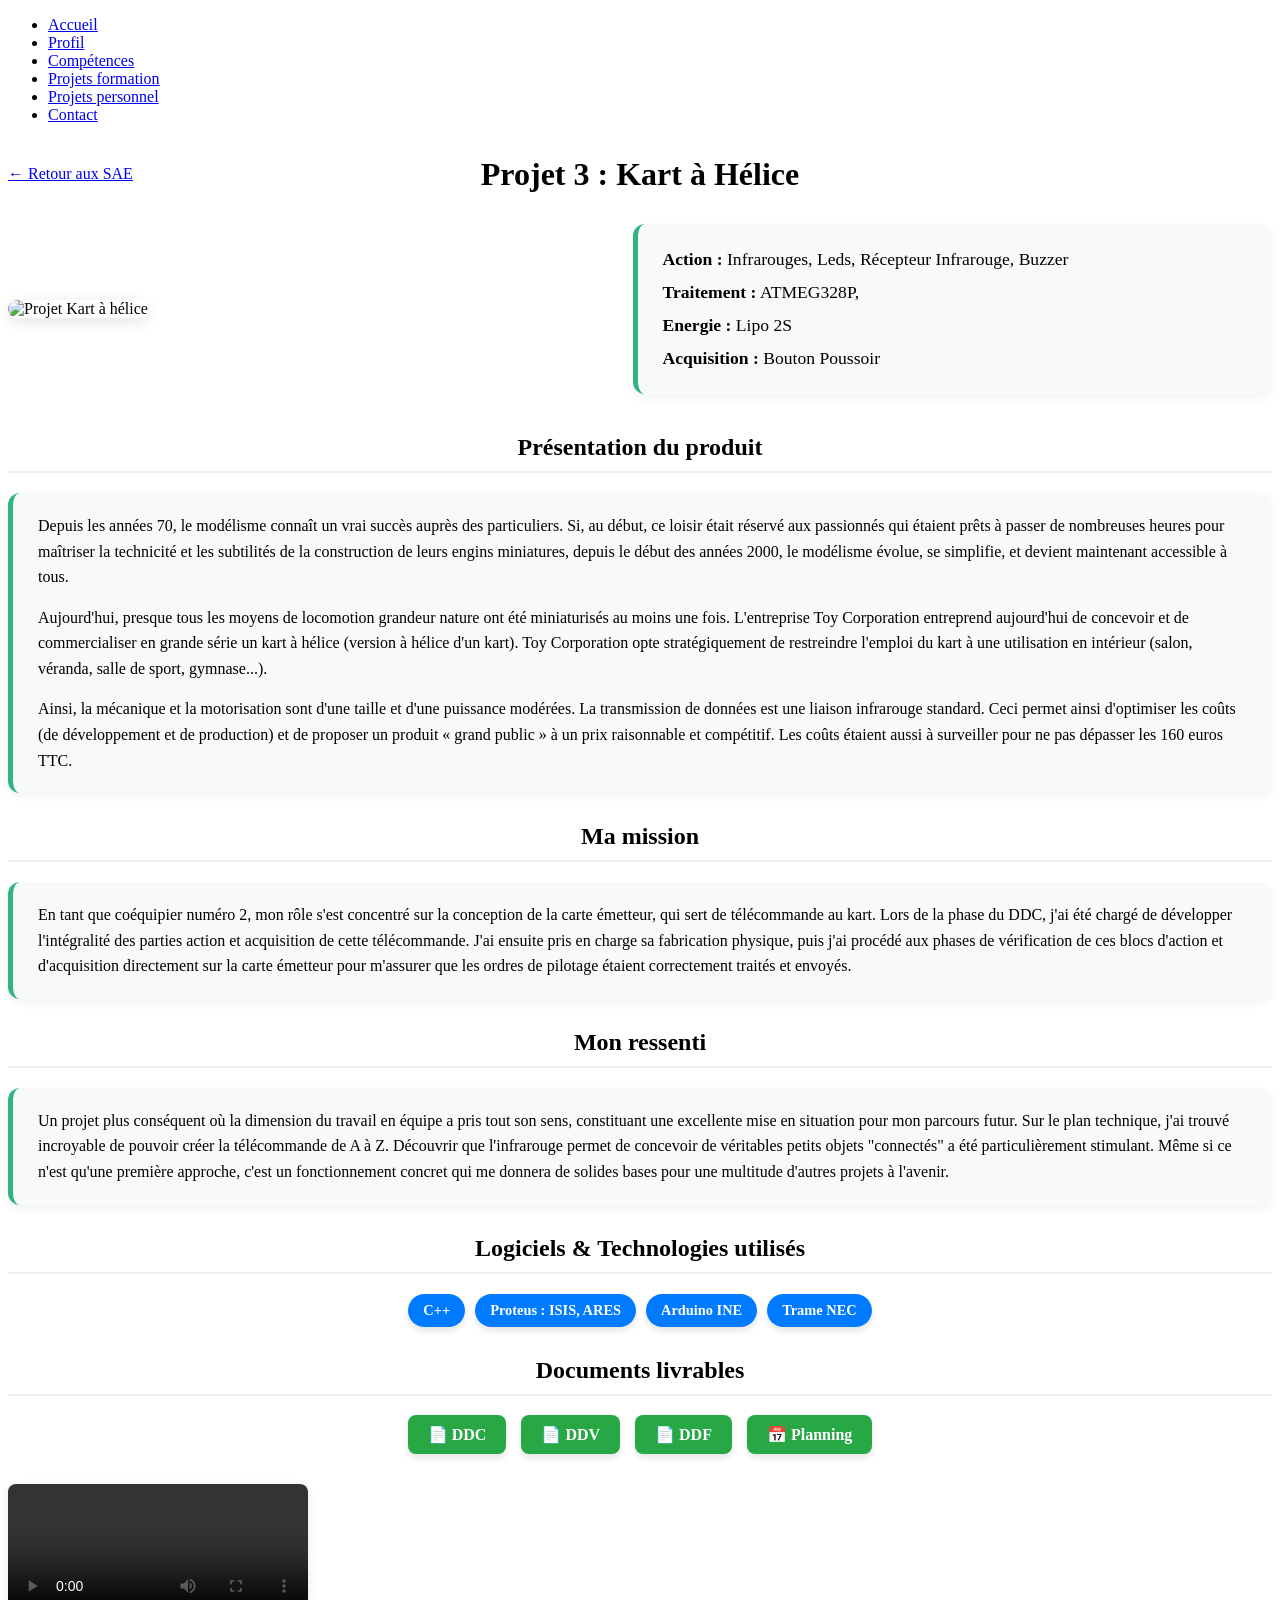
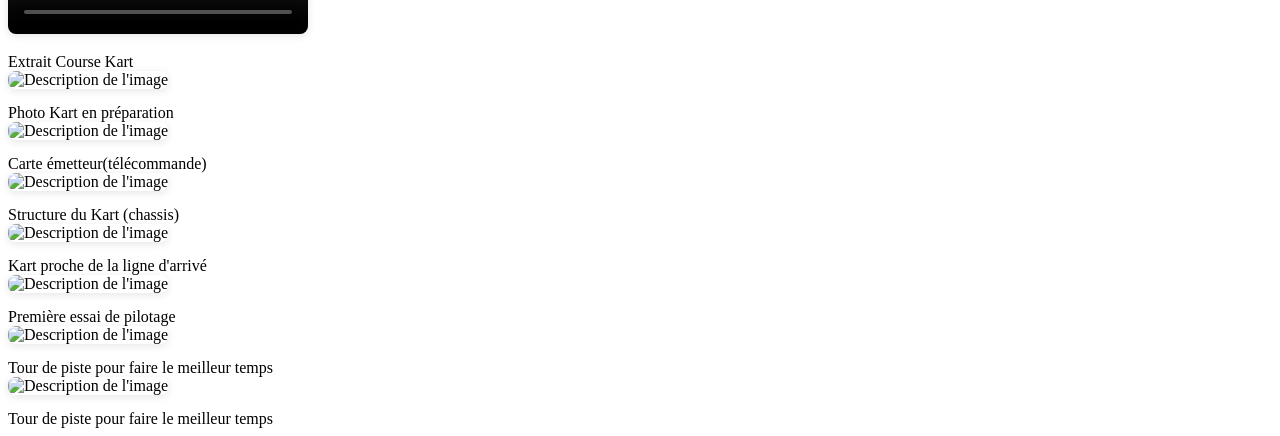
==== projet-kart.html @ 76d34338 "Add files via upload" ====
<!DOCTYPE html>
<html lang="fr">
<head>
    <meta charset="UTF-8">
    <meta name="viewport" content="width=device-width, initial-scale=1.0">
    <title>Projet 3 : Kart à Hélice</title>
    <link rel="stylesheet" href="style.css">
    
    <style>
        /* --- ANIMATIONS --- */
        @keyframes fadeInUp {
            from {
                opacity: 0;
                transform: translateY(30px);
            }
            to {
                opacity: 1;
                transform: translateY(0);
            }
        }

        .anime-section {
            opacity: 0;
            animation: fadeInUp 0.8s ease-out forwards;
        }
        .delay-1 { animation-delay: 0.2s; }
        .delay-2 { animation-delay: 0.4s; }
        .delay-3 { animation-delay: 0.6s; }
        .delay-4 { animation-delay: 0.8s; }

        /* --- EN-TÊTE : Bouton à gauche et Titre centré au milieu --- */
        .header-projet {
            position: relative;
            display: flex;
            justify-content: center;
            align-items: center;
            margin-top: 30px;
            margin-bottom: 30px;
            min-height: 40px;
        }

        .header-projet .bouton-retour {
            position: absolute;
            left: 0;
        }

        .header-projet h1 {
            margin: 0;
            text-align: center;
        }

        .section-detail h2 {
            text-align: center;
            margin-top: 30px;
            padding-bottom: 10px;
            border-bottom: 2px solid #eee;
        }

        /* --- BLOC INTRO (Image à gauche, Infos à droite) --- */
        .intro-projet {
            display: flex;
            align-items: center;
            gap: 40px;
            margin-bottom: 40px;
        }

        .intro-image {
            flex: 1;
        }

        .intro-image .image-projet-large {
            margin-bottom: 0;
        }

        .projet-info-cles {
            flex: 1;
            background-color: #f8f9fa;
            padding: 25px;
            border-radius: 12px;
            box-shadow: 0 4px 10px rgba(0, 0, 0, 0.05);
            border-left: 5px solid #30b57e;
        }

        .projet-info-cles ul {
            list-style-type: none;
            padding: 0;
            margin: 0;
            text-align: left !important;
        }

        .projet-info-cles li {
            margin-bottom: 12px;
            font-size: 1.1em;
        }

        .projet-info-cles li:last-child {
            margin-bottom: 0;
        }

        /* --- DESIGN DES BLOCS DE TEXTE --- */
        .bloc-texte {
            background-color: #f8f9fa;
            padding: 20px 25px;
            border-radius: 12px;
            box-shadow: 0 4px 10px rgba(0, 0, 0, 0.05);
            border-left: 5px solid #30b57e;
            margin-bottom: 20px;
            line-height: 1.6;
            text-align: left;
        }

        .bloc-texte p {
            margin-top: 0;
            margin-bottom: 15px;
        }
        
        .bloc-texte p:last-child {
            margin-bottom: 0;
        }

        /* --- TAGS (LOGICIELS) --- */
        .tags-container {
            display: flex;
            flex-wrap: wrap;
            gap: 10px;
            margin-bottom: 20px;
            justify-content: center;
        }
        
        .tag {
            background-color: #007BFF;
            color: white;
            padding: 8px 15px;
            border-radius: 20px;
            font-size: 0.9em;
            font-weight: bold;
            transition: transform 0.3s ease, background-color 0.3s ease;
            box-shadow: 0 4px 6px rgba(0,0,0,0.1);
        }
        
        .tag:hover {
            transform: scale(1.1);
            background-color: #0056b3;
        }

        /* --- DOCUMENTS (BOUTONS) --- */
        .documents-grid {
            display: flex;
            flex-wrap: wrap;
            gap: 15px;
            margin-bottom: 30px;
            justify-content: center;
        }
        
        .doc-btn {
            display: flex;
            align-items: center;
            justify-content: center;
            background-color: #28a745;
            color: white;
            text-decoration: none;
            padding: 10px 20px;
            border-radius: 8px;
            font-weight: bold;
            transition: all 0.3s ease;
            box-shadow: 0 4px 6px rgba(0,0,0,0.1);
        }
        
        .doc-btn:hover {
            background-color: #1e7e34;
            transform: translateY(-3px);
            box-shadow: 0 6px 12px rgba(0,0,0,0.15);
        }

        /* --- IMAGES ET MEDIAS --- */
        .image-projet-large {
            max-width: 100%;
            height: auto;
            border-radius: 10px;
            box-shadow: 0 4px 15px rgba(0,0,0,0.1);
            margin-bottom: 20px;
        }
        
        .galerie-media img, .galerie-media video {
            max-width: 100%;
            border-radius: 8px;
            margin-bottom: 15px;
            box-shadow: 0 2px 8px rgba(0,0,0,0.1);
        }

        /* --- RESPONSIVE : Pour les écrans de smartphones --- */
        @media (max-width: 768px) {
            .header-projet {
                flex-direction: column;
                position: static;
                gap: 15px;
            }
            .header-projet .bouton-retour {
                position: static;
            }
            .header-projet h1 {
                text-align: center;
            }
            .intro-projet {
                flex-direction: column;
                gap: 20px;
            }
        }

    </style>
</head>
<body>

    <nav class="navbar">
        <ul>
            <li><a href="index.html" >Accueil</a></li>
            <li><a href="profil.html">Profil</a></li>
            <li><a href="competences.html">Compétences</a></li>
            <li><a href="sae.html"class="actif">Projets formation</a></li>
            <li><a href="projets-perso.html">Projets personnel</a></li>
            <li><a href="contact.html">Contact</a></li>
        </ul>
    </nav>

    <main class="conteneur-detail">
        
        <div class="header-projet anime-section">
            <a href="sae.html" class="bouton-retour">← Retour aux SAE</a>
            <h1>Projet 3 : Kart à Hélice</h1>
        </div>
        
        <section class="section-detail">
            
            <div class="intro-projet anime-section delay-1">
                <div class="intro-image">
                    <img src="kart.png" alt="Projet Kart à hélice" class="image-projet-large">
                </div>
                
                <div class="projet-info-cles">
                    <ul>
                        <li><strong>Action :</strong> Infrarouges, Leds, Récepteur Infrarouge, Buzzer</li>
                        <li><strong>Traitement :</strong> ATMEG328P, </li>
                        <li><strong>Energie :</strong> Lipo 2S</li>
                        <li><strong>Acquisition :</strong> Bouton Poussoir</li>
                    </ul>
                </div>
            </div>

            <div class="anime-section delay-2">
                <h2>Présentation du produit</h2>
                <div class="bloc-texte">
                    <p>Depuis les années 70, le modélisme connaît un vrai succès auprès des particuliers. Si, au début, ce loisir était réservé aux passionnés qui étaient prêts à passer de nombreuses heures pour maîtriser la technicité et les subtilités de la construction de leurs engins miniatures, depuis le début des années 2000, le modélisme évolue, se simplifie, et devient maintenant accessible à tous.</p>
                    <p>Aujourd'hui, presque tous les moyens de locomotion grandeur nature ont été miniaturisés au moins une fois. L'entreprise Toy Corporation entreprend aujourd'hui de concevoir et de commercialiser en grande série un kart à hélice (version à hélice d'un kart). Toy Corporation opte stratégiquement de restreindre l'emploi du kart à une utilisation en intérieur (salon, véranda, salle de sport, gymnase...).</p>
                    <p>Ainsi, la mécanique et la motorisation sont d'une taille et d'une puissance modérées. La transmission de données est une liaison infrarouge standard. Ceci permet ainsi d'optimiser les coûts (de développement et de production) et de proposer un produit « grand public » à un prix raisonnable et compétitif. Les coûts étaient aussi à surveiller pour ne pas dépasser les 160 euros TTC.</p>
                </div>
            </div>

            <div class="anime-section delay-2">
                <h2>Ma mission</h2>
                <div class="bloc-texte">
                    <p>En tant que coéquipier numéro 2, mon rôle s'est concentré sur la conception de la carte émetteur, qui sert de télécommande au kart. Lors de la phase du DDC, j'ai été chargé de développer l'intégralité des parties action et acquisition de cette télécommande. J'ai ensuite pris en charge sa fabrication physique, puis j'ai procédé aux phases de vérification de ces blocs d'action et d'acquisition directement sur la carte émetteur pour m'assurer que les ordres de pilotage étaient correctement traités et envoyés.</p>
                </div>
            </div>

            <div class="anime-section delay-4">
                <h2>Mon ressenti</h2>
                <div class="bloc-texte">
                    <p>Un projet plus conséquent où la dimension du travail en équipe a pris tout son sens, constituant une excellente mise en situation pour mon parcours futur. Sur le plan technique, j'ai trouvé incroyable de pouvoir créer la télécommande de A à Z. Découvrir que l'infrarouge permet de concevoir de véritables petits objets "connectés" a été particulièrement stimulant. Même si ce n'est qu'une première approche, c'est un fonctionnement concret qui me donnera de solides bases pour une multitude d'autres projets à l'avenir.</p>
                </div>
            </div>

            <div class="anime-section delay-3">
                <h2>Logiciels & Technologies utilisés</h2>
                <div class="tags-container">
                    <span class="tag">C++</span>
                    <span class="tag">Proteus : ISIS, ARES</span>
                    <span class="tag">Arduino INE</span>
                    <span class="tag">Trame NEC</span>
                </div>
            </div>

            <div class="anime-section delay-3">
                <h2>Documents livrables</h2>
                <div class="documents-grid">
                    <a href="DDC_Kart.docx" target="_blank" class="doc-btn">📄 DDC</a>
                    <a href="DDV_Kart.docx" target="_blank" class="doc-btn">📄 DDV</a>
                    <a href="DDF_Kart.docx" target="_blank" class="doc-btn">📄 DDF</a>
                    <a href="planningkart.xlsx" target="_blank" class="doc-btn">📅 Planning</a>
                </div>
            </div>

            <div class="galerie-media">

                <div class="conteneur-image">
                    <video controls>
                        <source src="vidéo.mp4" type="video/mp4">
                        Votre navigateur ne supporte pas la lecture de vidéos.
                    </video>
                    <div class="description-image">Extrait Course Kart</div>
                </div>

                <div class="conteneur-image">
                    <img src="IMG_6551.jpeg" alt="Description de l'image">
                    <div class="description-image">Photo Kart en préparation</div>
                </div>

                <div class="conteneur-image">
                    <img src="IMG_6556.jpeg" alt="Description de l'image">
                    <div class="description-image">Carte émetteur(télécommande)</div>
                </div>

                <div class="conteneur-image">
                    <img src="IMG_6557.jpeg" alt="Description de l'image">
                    <div class="description-image">Structure du Kart (chassis)</div>
                </div>

                <div class="conteneur-image">
                    <img src="IMG_6558.jpeg" alt="Description de l'image">
                    <div class="description-image">Kart proche de la ligne d'arrivé</div>
                </div>

                <div class="conteneur-image">
                    <img src="IMG_6559.jpeg" alt="Description de l'image">
                    <div class="description-image">Première essai de pilotage</div>
                </div>

                <div class="conteneur-image">
                    <img src="IMG_6560.jpeg" alt="Description de l'image">
                    <div class="description-image">Tour de piste pour faire le meilleur temps</div>
                </div>

                <div class="conteneur-image">
                    <img src="IMG_6561.jpeg" alt="Description de l'image">
                    <div class="description-image">Tour de piste pour faire le meilleur temps</div>
                </div>

            </div>

        </section>
    </main>

</body>
</html>
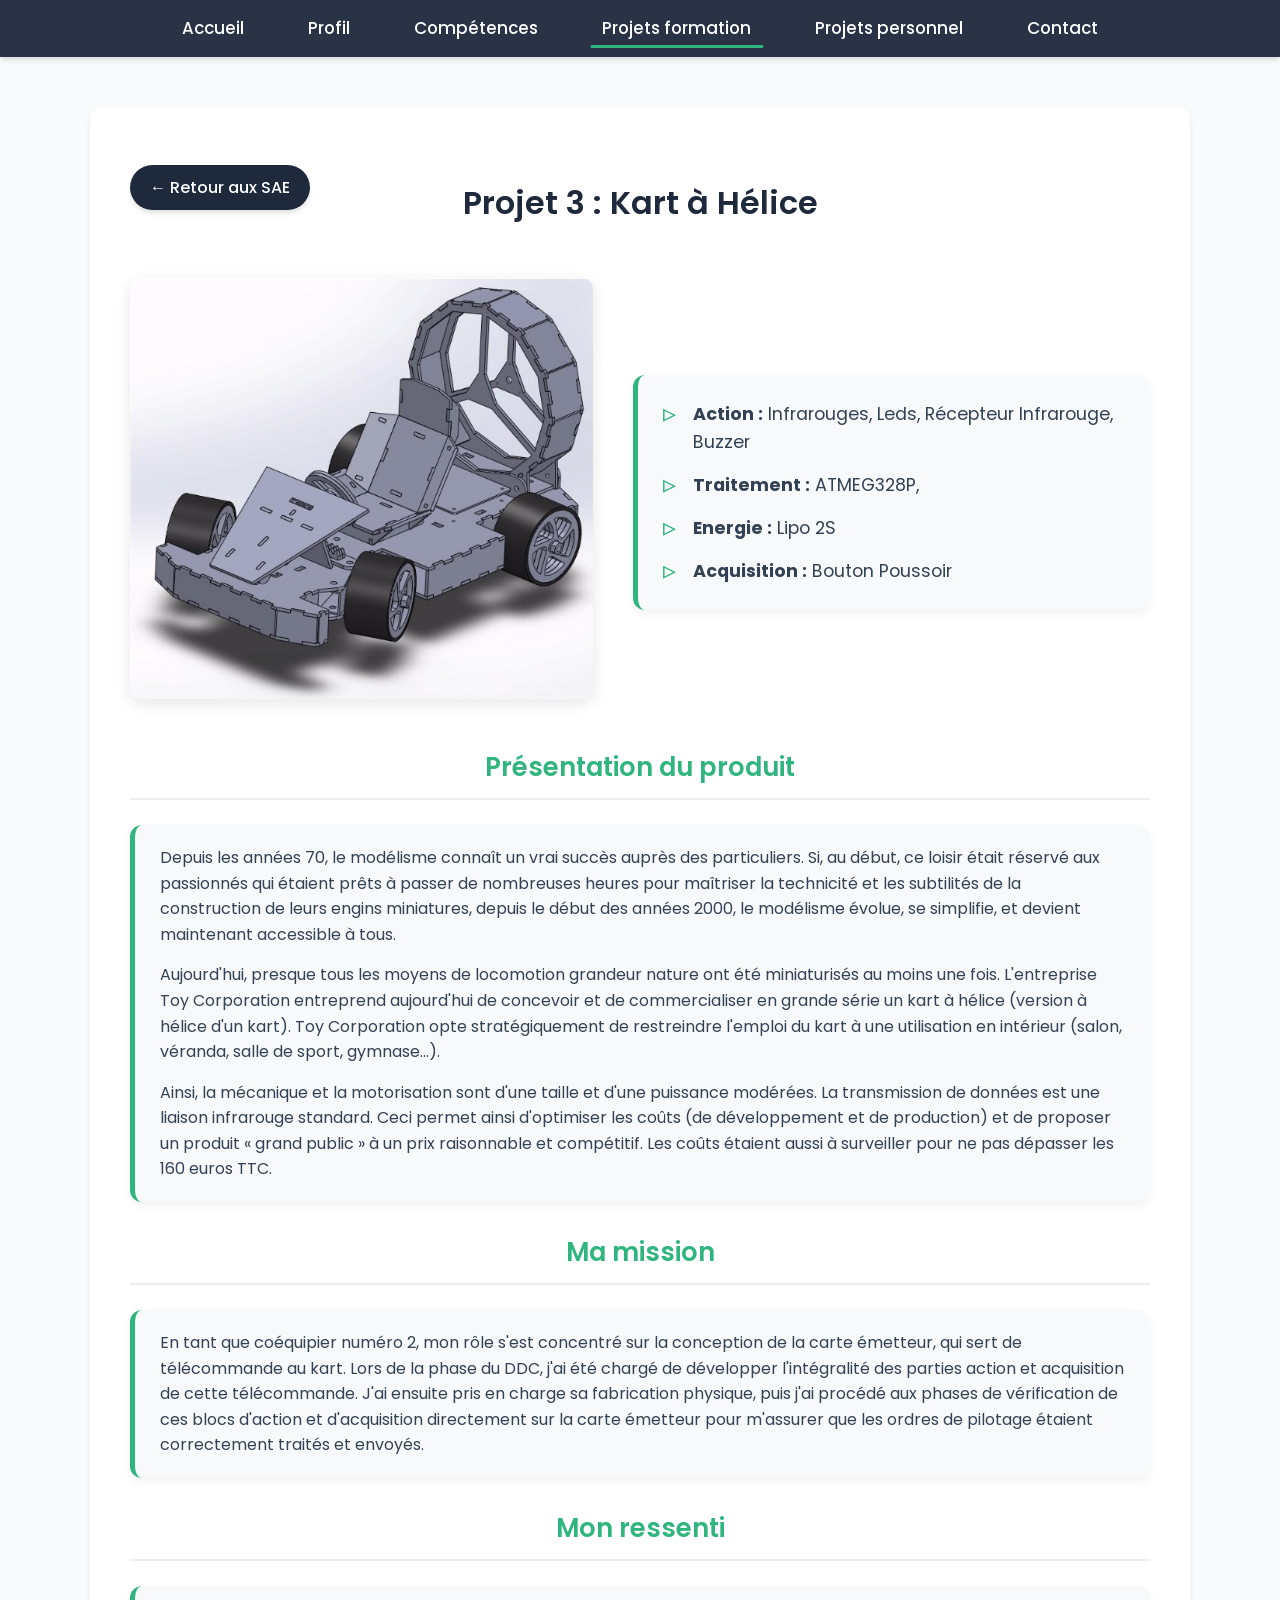
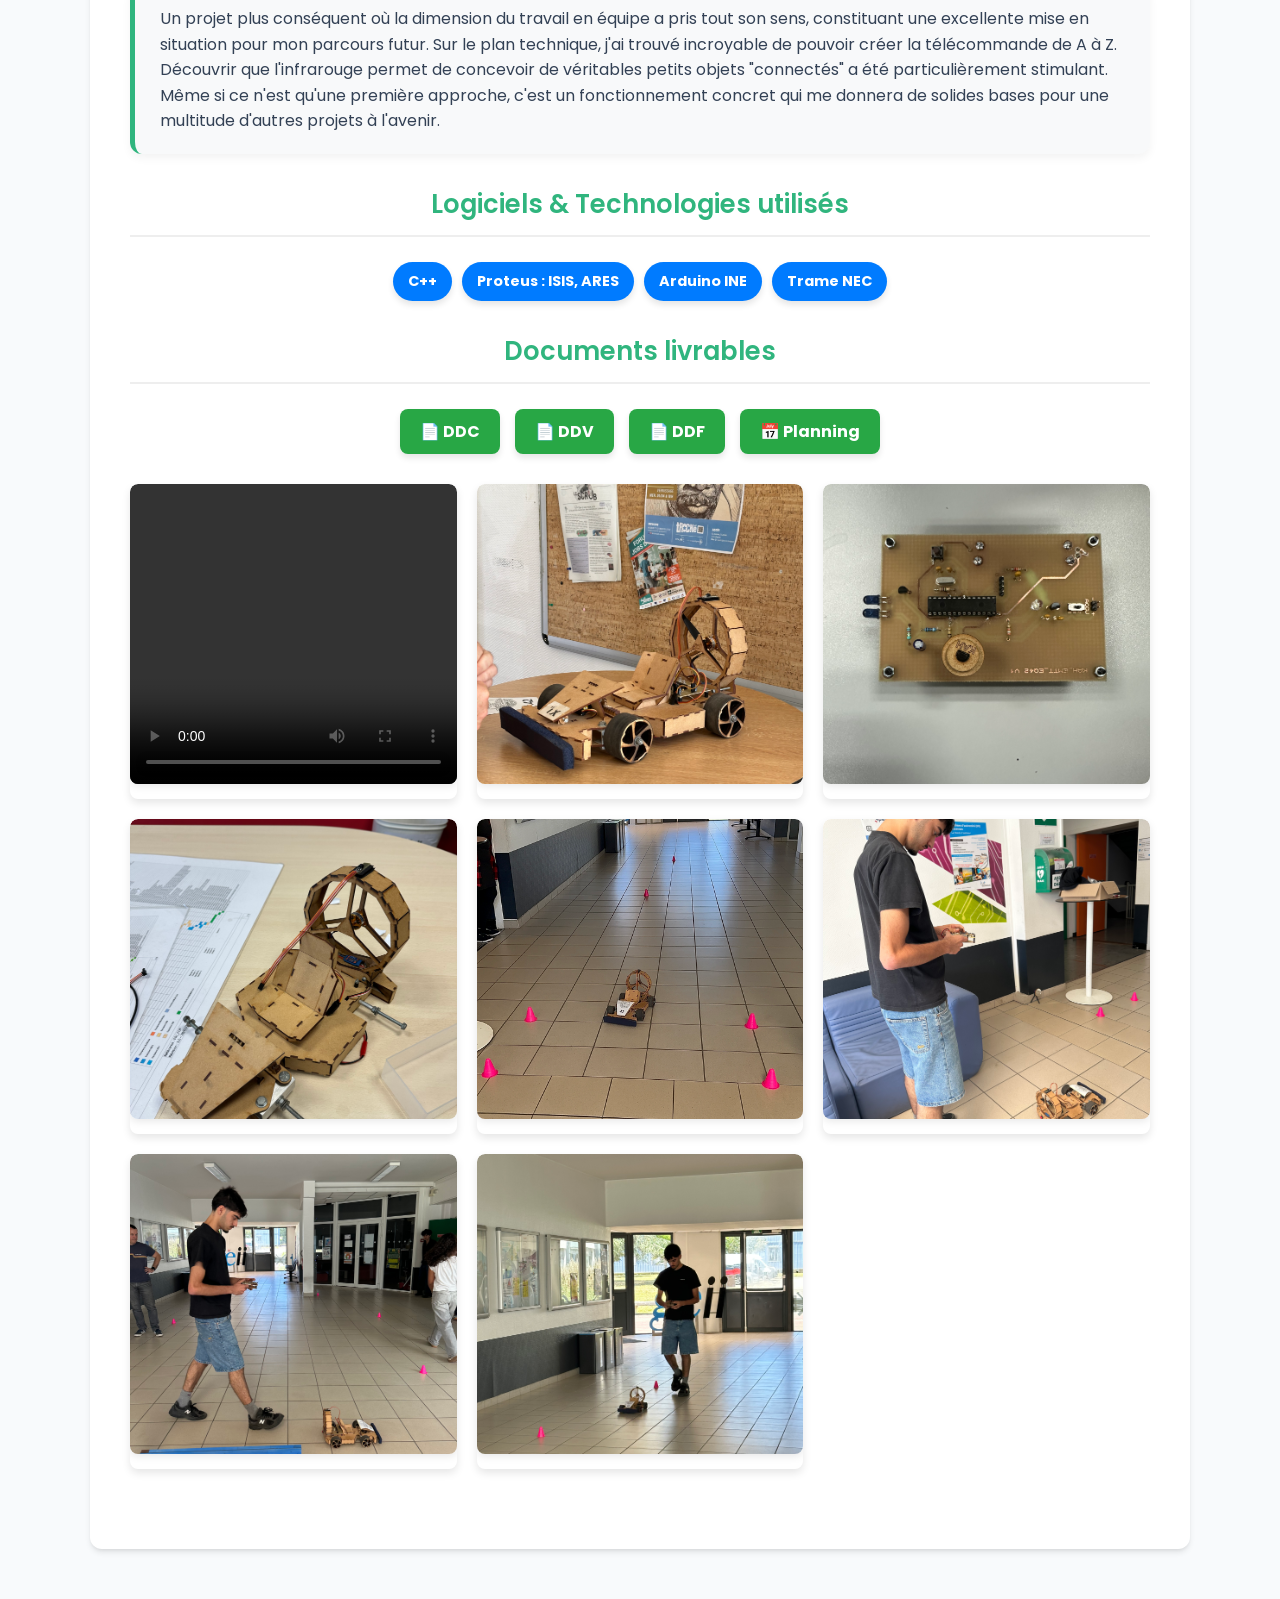
==== commit 27f41a3e: "Add files via upload" ====
--- a/projet-kart.html
+++ b/projet-kart.html
@@ -282,7 +282,7 @@
             <div class="anime-section delay-3">
                 <h2>Documents livrables</h2>
                 <div class="documents-grid">
-                    <a href="DDC_Kart.docx" target="_blank" class="doc-btn">📄 DDC</a>
+                    <a href="https://docs.google.com/document/d/1RHEOmkmFvlTCfgW4ug--Xu9LThV1eQy7LKolhG9B3o4/edit?usp=sharing" target="_blank" class="doc-btn">📄 DDC</a>
                     <a href="DDV_Kart.docx" target="_blank" class="doc-btn">📄 DDV</a>
                     <a href="DDF_Kart.docx" target="_blank" class="doc-btn">📄 DDF</a>
                     <a href="planningkart.xlsx" target="_blank" class="doc-btn">📅 Planning</a>
--- a/style.css
+++ b/style.css
@@ -0,0 +1,963 @@
+/* =========================================
+   VARIABLES & IMPORTATIONS
+   ========================================= */
+@import url('https://fonts.googleapis.com/css2?family=Poppins:wght=300;400;500;600;700&display=swap');
+
+:root {
+    --couleur-primaire: #30b57e; /* Modifié : Vert dynamique #30b57e */
+    --couleur-secondaire: #1e293b; /* Bleu nuit/Gris foncé */
+    --couleur-fond: #f8fafc; /* Gris très clair */
+    --couleur-texte: #334155;
+    --couleur-texte-clair: #64748b;
+    --blanc: #ffffff;
+    --ombre-legere: 0 4px 6px -1px rgba(0, 0, 0, 0.1), 0 2px 4px -1px rgba(0, 0, 0, 0.06);
+    --ombre-forte: 0 20px 25px -5px rgba(0, 0, 0, 0.1), 0 10px 10px -5px rgba(0, 0, 0, 0.04);
+    --transition-douce: all 0.3s cubic-bezier(0.4, 0, 0.2, 1);
+}
+
+/* =========================================
+   STYLES DE BASE ET ANIMATIONS
+   ========================================= */
+* {
+    box-sizing: border-box;
+    margin: 0;
+    padding: 0;
+}
+
+body {
+    font-family: 'Poppins', sans-serif;
+    background-color: var(--couleur-fond);
+    color: var(--couleur-texte);
+    line-height: 1.6;
+    /* Animation d'apparition au chargement de la page */
+    animation: apparitionDouce 0.8s ease-out forwards;
+}
+
+@keyframes apparitionDouce {
+    from { opacity: 0; transform: translateY(15px); }
+    to { opacity: 1; transform: translateY(0); }
+}
+
+h1, h2, h3 {
+    color: var(--couleur-secondaire);
+    font-weight: 600;
+}
+
+/* =========================================
+   BARRE DE NAVIGATION (FIXE & MODERNE)
+   ========================================= */
+.navbar {
+    background-color: rgba(30, 41, 59, 0.95);
+    backdrop-filter: blur(10px); /* Effet de verre dépoli */
+    position: sticky;
+    top: 0;
+    z-index: 1000;
+    padding: 15px 0;
+    box-shadow: var(--ombre-legere);
+}
+
+.navbar ul {
+    list-style: none;
+    display: flex;
+    justify-content: center;
+    gap: 40px;
+    flex-wrap: wrap;
+}
+
+.navbar a {
+    color: var(--blanc);
+    text-decoration: none;
+    font-weight: 500;
+    font-size: 1.05em;
+    padding: 8px 12px;
+    position: relative;
+    transition: var(--transition-douce);
+}
+
+/* Soulignement animé au survol */
+.navbar a::after {
+    content: '';
+    position: absolute;
+    width: 0;
+    height: 3px;
+    bottom: 0;
+    left: 50%;
+    background-color: var(--couleur-primaire);
+    transition: var(--transition-douce);
+    transform: translateX(-50%);
+    border-radius: 2px;
+}
+
+.navbar a:hover::after, .navbar a.actif::after {
+    width: 100%;
+}
+
+.navbar a:hover {
+    color: #a3ebd0; /* Modifié : Vert très clair au lieu de bleu clair */
+}
+
+/* =========================================
+   CONTENEURS PRINCIPAUX (PAGES)
+   ========================================= */
+.conteneur, .conteneur-detail {
+    max-width: 1100px;
+    margin: 50px auto;
+    padding: 40px;
+    background-color: var(--blanc);
+    border-radius: 12px;
+    box-shadow: var(--ombre-legere);
+}
+
+.text-center {
+    text-align: center;
+}
+
+.introduction {
+    font-size: 1.15em;
+    color: var(--couleur-texte-clair);
+    border-left: 4px solid var(--couleur-primaire);
+    padding-left: 20px;
+    margin: 20px 0 40px 0;
+    font-style: italic;
+    background-color: #f1f5f9;
+    padding: 15px 20px;
+    border-radius: 0 8px 8px 0;
+}
+
+/* =========================================
+   BOUTONS & LIENS DIVERS
+   ========================================= */
+.bouton-retour {
+    display: inline-block;
+    color: var(--blanc);
+    background-color: var(--couleur-secondaire);
+    padding: 10px 20px;
+    border-radius: 30px;
+    text-decoration: none;
+    font-weight: 500;
+    margin-bottom: 30px;
+    transition: var(--transition-douce);
+    box-shadow: var(--ombre-legere);
+}
+
+.bouton-retour:hover {
+    background-color: var(--couleur-primaire);
+    transform: translateX(-5px);
+}
+
+/* =========================================
+   GRILLE DES COMPÉTENCES & CARTES INTERACTIVES
+   ========================================= */
+.grille-competences {
+    display: grid;
+    grid-template-columns: repeat(auto-fit, minmax(320px, 1fr));
+    gap: 30px;
+    margin-top: 40px;
+}
+
+.carte {
+    background: linear-gradient(135deg, var(--blanc) 0%, #f8fafc 100%);
+    border: 1px solid #e2e8f0;
+    border-radius: 12px;
+    padding: 50px 20px;
+    text-align: center;
+    text-decoration: none;
+    position: relative;
+    overflow: hidden;
+    min-height: 200px;
+    display: flex;
+    align-items: center;
+    justify-content: center;
+    transition: var(--transition-douce);
+    box-shadow: var(--ombre-legere);
+}
+
+.carte h2 {
+    font-size: 1.8em;
+    margin: 0;
+    color: var(--couleur-secondaire);
+    transition: var(--transition-douce);
+    z-index: 2;
+}
+
+.carte:hover {
+    transform: translateY(-10px);
+    box-shadow: var(--ombre-forte);
+    border-color: var(--couleur-primaire);
+}
+
+.carte:hover h2 {
+    opacity: 0;
+    transform: translateY(-20px);
+}
+
+/* Infobulle élégante au survol */
+.infobulle {
+    position: absolute;
+    top: 0;
+    left: 0;
+    width: 100%;
+    height: 100%;
+    background: linear-gradient(135deg, var(--couleur-secondaire) 0%, #0f172a 100%);
+    color: var(--blanc);
+    display: flex;
+    flex-direction: column;
+    justify-content: center;
+    padding: 30px;
+    opacity: 0;
+    transform: translateY(20px);
+    transition: var(--transition-douce);
+    text-align: left;
+    font-size: 0.95em;
+    z-index: 3;
+}
+
+.carte:hover .infobulle {
+    opacity: 1;
+    transform: translateY(0);
+}
+
+.infobulle p {
+    margin-bottom: 10px;
+    line-height: 1.5;
+}
+
+.infobulle strong {
+    color: #a3ebd0; /* Modifié : Vert clair pour faire ressortir les mots-clés */
+}
+
+/* =========================================
+   PAGES DE DÉTAILS (SAE, Automatisme, etc.)
+   ========================================= */
+.section-detail {
+    margin-top: 50px;
+}
+
+.section-detail h2 {
+    font-size: 1.6em;
+    color: var(--couleur-primaire);
+    border-bottom: 2px solid #e2e8f0;
+    padding-bottom: 10px;
+    margin-bottom: 25px;
+}
+
+.section-detail ul {
+    list-style-type: none;
+}
+
+.section-detail ul li {
+    position: relative;
+    padding-left: 30px;
+    margin-bottom: 15px;
+}
+
+/* Puces personnalisées pour les listes */
+.section-detail ul li::before {
+    content: '▹';
+    position: absolute;
+    left: 0;
+    color: var(--couleur-primaire);
+    font-size: 1.5em;
+    line-height: 1;
+    top: 0;
+}
+
+/* =========================================
+   IMAGES ET GALERIES
+   ========================================= */
+.grille-projets, .grille-images-simples {
+    display: grid;
+    grid-template-columns: repeat(auto-fit, minmax(280px, 1fr));
+    gap: 25px;
+    margin-top: 30px;
+}
+
+.projet-bloc, .projet-focus {
+    background-color: #f8fafc;
+    border: 1px solid #e2e8f0;
+    border-radius: 12px;
+    padding: 25px;
+    transition: var(--transition-douce);
+}
+
+.projet-bloc:hover {
+    box-shadow: var(--ombre-legere);
+    transform: translateY(-5px);
+}
+
+.projet-bloc h3 {
+    margin-bottom: 15px;
+    color: var(--couleur-secondaire);
+}
+
+.image-projet, .image-galerie {
+    width: 100%;
+    height: 200px;
+    object-fit: cover; /* Recadre l'image proprement sans la déformer */
+    border-radius: 8px;
+    margin-top: 15px;
+    box-shadow: var(--ombre-legere);
+    transition: var(--transition-douce);
+}
+
+.image-projet:hover, .image-galerie:hover {
+    transform: scale(1.03); /* Zoom très léger au survol */
+    box-shadow: var(--ombre-forte);
+}
+
+/* =========================================
+   FORMULAIRE DE CONTACT
+   ========================================= */
+.formulaire-contact {
+    display: flex;
+    flex-direction: column;
+    gap: 20px;
+    max-width: 600px;
+    margin: 0 auto;
+    background: #f8fafc;
+    padding: 40px;
+    border-radius: 12px;
+    border: 1px solid #e2e8f0;
+}
+
+.formulaire-contact input, .formulaire-contact textarea {
+    width: 100%;
+    padding: 15px;
+    border: 2px solid #cbd5e1;
+    border-radius: 8px;
+    font-family: inherit;
+    font-size: 1em;
+    transition: var(--transition-douce);
+    outline: none;
+    background-color: var(--blanc);
+}
+
+.formulaire-contact input:focus, .formulaire-contact textarea:focus {
+    border-color: var(--couleur-primaire);
+    box-shadow: 0 0 0 4px rgba(48, 181, 126, 0.1); /* Modifié : Halo vert au focus */
+}
+
+.formulaire-contact button {
+    background-color: var(--couleur-primaire);
+    color: var(--blanc);
+    border: none;
+    padding: 15px;
+    font-size: 1.1em;
+    font-weight: 600;
+    border-radius: 8px;
+    cursor: pointer;
+    transition: var(--transition-douce);
+}
+
+.formulaire-contact button:hover {
+    background-color: #248c61; /* Modifié : Vert plus foncé au survol */
+    transform: translateY(-2px);
+    box-shadow: var(--ombre-legere);
+}
+
+/* =========================================
+   RESPONSIVE DESIGN (Mobiles et Tablettes)
+   ========================================= */
+@media screen and (max-width: 768px) {
+    .navbar ul {
+        flex-direction: column;
+        align-items: center;
+        gap: 15px;
+    }
+    
+    .conteneur, .conteneur-detail {
+        margin: 20px;
+        padding: 25px;
+    }
+    
+    h1 {
+        font-size: 1.8em;
+    }
+    
+    .carte {
+        min-height: 150px;
+    }
+}
+
+/* --- GALERIE MEDIA DES PROJETS --- */
+.galerie-media {
+    display: grid;
+    /* Crée des colonnes qui s'adaptent automatiquement : minimum 250px de large */
+    grid-template-columns: repeat(auto-fit, minmax(250px, 1fr));
+    gap: 20px; /* Espace entre les photos/vidéos */
+    margin-top: 20px;
+    margin-bottom: 40px;
+}
+
+.galerie-media img,
+.galerie-media video {
+    width: 100%; /* Prend toute la largeur de sa colonne */
+    height: 100%;
+    max-height: 300px; /* Limite la hauteur pour que tout soit homogène */
+    object-fit: cover; /* Recadre l'image proprement sans l'écraser */
+    border-radius: 8px; /* Bords légèrement arrondis */
+    box-shadow: 0 4px 8px rgba(0, 0, 0, 0.1); /* Petite ombre légère */
+    transition: transform 0.3s ease; /* Animation pour le survol */
+}
+
+/* Petit effet de zoom quand on passe la souris sur une vidéo */
+.galerie-media img:hover,
+.galerie-media video:hover {
+    transform: scale(1.03);
+}
+
+/* --- GALERIE MEDIA DES PROJETS (AVEC EFFET OVERLAY) --- */
+.galerie-media {
+    display: grid;
+    grid-template-columns: repeat(auto-fit, minmax(250px, 1fr));
+    gap: 20px;
+    margin-top: 20px;
+    margin-bottom: 40px;
+}
+
+/* La boîte qui contient l'image et le texte */
+.conteneur-image {
+    position: relative; /* Permet de placer le texte par-dessus l'image */
+    overflow: hidden; /* Cache tout ce qui dépasse de la boîte */
+    border-radius: 8px;
+    box-shadow: 0 4px 8px rgba(0, 0, 0, 0.1);
+}
+
+.conteneur-image img {
+    width: 100%;
+    height: 100%;
+    max-height: 300px;
+    object-fit: cover;
+    display: block;
+    transition: transform 0.4s ease; /* Animation fluide pour le zoom */
+}
+
+/* Le texte de description */
+.description-image {
+    position: absolute;
+    bottom: 0;
+    left: 0;
+    right: 0;
+    background: rgba(0, 0, 0, 0.75); /* Fond noir semi-transparent */
+    color: #ffffff; /* Texte en blanc */
+    padding: 15px;
+    text-align: center;
+    font-size: 0.9em;
+    font-weight: 500;
+    transform: translateY(100%); /* Décale le texte en bas (hors de l'image) par défaut */
+    transition: transform 0.4s ease; /* Animation fluide pour la remontée */
+}
+
+/* --- EFFETS AU SURVOL --- */
+
+/* Zoom l'image */
+.conteneur-image:hover img {
+    transform: scale(1.05); 
+}
+
+/* Fait remonter le texte */
+.conteneur-image:hover .description-image {
+    transform: translateY(0); 
+}
+
+.en-tete-projets {
+    text-align: center;
+    margin-bottom: 40px;
+}
+
+.bouton-youtube {
+    display: inline-flex;
+    align-items: center;
+    gap: 10px;
+    background-color: #ff0000;
+    color: var(--blanc);
+    padding: 12px 25px;
+    border-radius: 30px;
+    text-decoration: none;
+    font-weight: 600;
+    font-size: 1.1em;
+    margin-top: 20px;
+    transition: var(--transition-douce);
+    box-shadow: var(--ombre-legere);
+}
+
+.bouton-youtube:hover {
+    background-color: #cc0000;
+    transform: translateY(-3px);
+    box-shadow: var(--ombre-forte);
+    color: var(--blanc);
+}
+
+/* Styles pour rendre les vidéos YouTube "Responsive" (adaptables aux écrans) */
+.video-container {
+    position: relative;
+    padding-bottom: 56.25%; /* Ratio 16:9 parfait pour YouTube */
+    height: 0;
+    overflow: hidden;
+    border-radius: 8px;
+    margin-top: 20px;
+    box-shadow: var(--ombre-legere);
+    background-color: #000; /* Fond noir pendant le chargement */
+}
+
+.video-container iframe {
+    position: absolute;
+    top: 0;
+    left: 0;
+    width: 100%;
+    height: 100%;
+    border: none;
+}
+
+.en-tete-profil {
+    display: flex;
+    gap: 40px;
+    align-items: center;
+    margin-bottom: 50px;
+    flex-wrap: wrap;
+    background: linear-gradient(135deg, var(--blanc) 0%, #f1f5f9 100%);
+    padding: 30px;
+    border-radius: 12px;
+    box-shadow: var(--ombre-legere);
+    border: 1px solid #e2e8f0;
+}
+
+.photo-profil {
+    width: 180px; 
+    height: 180px; 
+    border-radius: 50%; 
+    object-fit: cover; 
+    border: 5px solid var(--blanc); 
+    box-shadow: var(--ombre-forte);
+}
+
+.texte-profil h2 {
+    font-size: 2.2em;
+    margin-bottom: 5px;
+    color: var(--couleur-secondaire);
+}
+
+.etiquette-statut {
+    display: inline-block;
+    background-color: var(--couleur-primaire);
+    color: var(--blanc);
+    padding: 8px 16px;
+    border-radius: 30px;
+    font-size: 0.9em;
+    font-weight: 600;
+    margin-bottom: 15px;
+}
+
+.citation-profil {
+    font-size: 1.1em;
+    color: var(--couleur-texte-clair);
+    font-style: italic;
+    line-height: 1.6;
+}
+
+/* --- Styles de la frise chronologique --- */
+.frise-chronologique {
+    position: relative;
+    max-width: 850px;
+    margin: 40px auto;
+    padding-left: 40px;
+    border-left: 4px solid var(--couleur-primaire);
+}
+
+.etape-frise {
+    position: relative;
+    margin-bottom: 50px;
+    animation: apparitionDouce 0.8s ease-out forwards;
+}
+
+.icone-frise {
+    position: absolute;
+    left: -62px;
+    top: 0;
+    width: 40px;
+    height: 40px;
+    background-color: var(--couleur-primaire);
+    color: var(--blanc);
+    border-radius: 50%;
+    display: flex;
+    align-items: center;
+    justify-content: center;
+    font-size: 1.2em;
+    box-shadow: 0 0 0 6px var(--blanc), var(--ombre-legere);
+    z-index: 2;
+    transition: var(--transition-douce);
+}
+
+.etape-frise:hover .icone-frise {
+    transform: scale(1.1) rotate(10deg);
+    background-color: var(--couleur-secondaire);
+}
+
+.date-frise {
+    display: inline-block;
+    color: var(--couleur-primaire);
+    font-weight: 700;
+    font-size: 1.1em;
+    margin-bottom: 10px;
+}
+
+.contenu-frise {
+    background-color: var(--blanc);
+    border: 1px solid #e2e8f0;
+    padding: 25px;
+    border-radius: 12px;
+    box-shadow: var(--ombre-legere);
+    transition: var(--transition-douce);
+    position: relative;
+}
+
+.contenu-frise::before {
+    content: '';
+    position: absolute;
+    left: -10px;
+    top: 15px;
+    border-style: solid;
+    border-width: 10px 10px 10px 0;
+    border-color: transparent #e2e8f0 transparent transparent;
+}
+
+.contenu-frise::after {
+    content: '';
+    position: absolute;
+    left: -8px;
+    top: 15px;
+    border-style: solid;
+    border-width: 10px 10px 10px 0;
+    border-color: transparent var(--blanc) transparent transparent;
+}
+
+.contenu-frise:hover {
+    box-shadow: var(--ombre-forte);
+    border-color: var(--couleur-primaire);
+    transform: translateX(5px);
+}
+
+.contenu-frise h3 {
+    margin: 0 0 10px 0;
+    font-size: 1.3em;
+}
+
+.contenu-frise p {
+    margin-bottom: 8px;
+    color: var(--couleur-texte);
+}
+
+.lieu {
+    display: flex;
+    align-items: center;
+    gap: 8px;
+    color: var(--couleur-texte-clair);
+    font-size: 0.9em;
+    margin-top: 15px;
+    padding-top: 10px;
+    border-top: 1px dashed #cbd5e1;
+}
+
+/* --- Badges de Soft Skills --- */
+.grille-savoir-etre {
+    display: flex;
+    gap: 15px;
+    flex-wrap: wrap;
+    margin-top: 20px;
+}
+
+.badge-skill {
+    background-color: #d1fae5; /* Modifié : Fond vert clair */
+    color: #065f46;            /* Modifié : Texte vert sombre */
+    padding: 10px 20px;
+    border-radius: 30px;
+    font-weight: 600;
+    font-size: 0.95em;
+    display: flex;
+    align-items: center;
+    gap: 8px;
+    transition: var(--transition-douce);
+}
+
+.badge-skill:hover {
+    background-color: var(--couleur-primaire);
+    color: var(--blanc);
+    transform: translateY(-3px);
+}
+
+.section-actualites {
+    margin-top: 50px;
+    padding-top: 40px;
+    border-top: 2px dashed #e2e8f0;
+    text-align: left;
+}
+
+.titre-actu {
+    display: flex;
+    align-items: center;
+    gap: 15px;
+    font-size: 1.8em;
+    color: var(--couleur-secondaire);
+    margin-bottom: 30px;
+}
+
+.icone-pulse {
+    color: #ef4444; /* Rouge vif pour le côté "Live/Actu" */
+    animation: pulsation 2s infinite;
+}
+
+@keyframes pulsation {
+    0% { transform: scale(1); opacity: 1; }
+    50% { transform: scale(1.2); opacity: 0.7; }
+    100% { transform: scale(1); opacity: 1; }
+}
+
+/* Liste des notifications */
+.liste-notifications {
+    display: flex;
+    flex-direction: column;
+    gap: 15px;
+}
+
+.notification {
+    display: flex;
+    align-items: center;
+    gap: 20px;
+    background-color: #f8fafc;
+    border-left: 5px solid var(--couleur-primaire);
+    padding: 20px;
+    border-radius: 8px;
+    text-decoration: none;
+    color: var(--couleur-texte);
+    transition: var(--transition-douce);
+    box-shadow: 0 2px 4px rgba(0,0,0,0.05);
+}
+
+.notification:hover {
+    background-color: var(--blanc);
+    transform: translateX(10px); /* Glisse vers la droite au survol */
+    box-shadow: var(--ombre-legere);
+    border-color: #30b57e; /* Modifié : Changé pour ta couleur verte */
+}
+
+.notif-icone {
+    width: 45px;
+    height: 45px;
+    background-color: #d1fae5; /* Modifié : Fond vert clair */
+    color: var(--couleur-primaire);
+    border-radius: 50%;
+    display: flex;
+    align-items: center;
+    justify-content: center;
+    font-size: 1.2em;
+    flex-shrink: 0;
+}
+
+.notification:hover .notif-icone {
+    background-color: var(--couleur-primaire);
+    color: var(--blanc);
+    transition: var(--transition-douce);
+}
+
+.notif-contenu {
+    flex: 1;
+}
+
+.notif-date {
+    font-size: 0.85em;
+    color: var(--couleur-texte-clair);
+    font-weight: 600;
+    margin-bottom: 3px;
+    display: block;
+}
+
+.notif-titre {
+    font-size: 1.1em;
+    font-weight: 600;
+    color: var(--couleur-secondaire);
+    margin: 0 0 5px 0;
+}
+
+.notif-desc {
+    font-size: 0.95em;
+    margin: 0;
+    color: var(--couleur-texte);
+}
+
+.notif-fleche {
+    color: var(--couleur-texte-clair);
+    font-size: 1.2em;
+    transition: var(--transition-douce);
+}
+
+.notification:hover .notif-fleche {
+    color: var(--couleur-primaire);
+    transform: translateX(5px);
+}
+
+.entete-contact {
+    text-align: center;
+    margin-bottom: 50px;
+}
+
+.entete-contact h1 {
+    font-size: 2.5em;
+    margin-bottom: 10px;
+}
+
+.entete-contact p {
+    color: var(--couleur-texte-clair);
+    font-size: 1.1em;
+    max-width: 600px;
+    margin: 0 auto;
+}
+
+/* Disposition en 2 colonnes (Infos / Formulaire) */
+.grille-contact {
+    display: grid;
+    grid-template-columns: 1fr 1.5fr;
+    gap: 50px;
+    align-items: start;
+}
+
+/* --- Colonne de gauche : Coordonnées --- */
+.coordonnees-liste {
+    display: flex;
+    flex-direction: column;
+    gap: 20px;
+}
+
+.carte-info {
+    display: flex;
+    align-items: center;
+    gap: 20px;
+    background-color: var(--blanc);
+    padding: 20px;
+    border-radius: 12px;
+    border: 1px solid #e2e8f0;
+    box-shadow: var(--ombre-legere);
+    transition: var(--transition-douce);
+    text-decoration: none;
+    color: var(--couleur-texte);
+}
+
+.carte-info:hover {
+    transform: translateY(-5px);
+    box-shadow: var(--ombre-forte);
+    border-color: var(--couleur-primaire);
+}
+
+.carte-info .icone-cercle {
+    width: 50px;
+    height: 50px;
+    background-color: #e6f7f0; /* Modifié : Fond vert ultra-clair */
+    color: var(--couleur-primaire);
+    border-radius: 50%;
+    display: flex;
+    align-items: center;
+    justify-content: center;
+    font-size: 1.3em;
+    transition: var(--transition-douce);
+    flex-shrink: 0;
+}
+
+.carte-info:hover .icone-cercle {
+    background-color: var(--couleur-primaire);
+    color: var(--blanc);
+}
+
+.carte-info div h3 {
+    margin: 0 0 5px 0;
+    font-size: 1.1em;
+    color: var(--couleur-secondaire);
+}
+
+.carte-info div p {
+    margin: 0;
+    color: var(--couleur-texte-clair);
+    font-size: 0.95em;
+}
+
+/* --- Colonne de droite : Formulaire amélioré --- */
+.boite-formulaire {
+    background: var(--blanc);
+    padding: 40px;
+    border-radius: 12px;
+    box-shadow: var(--ombre-legere);
+    border: 1px solid #e2e8f0;
+}
+
+.boite-formulaire h2 {
+    margin-top: 0;
+    margin-bottom: 25px;
+    font-size: 1.5em;
+}
+
+/* Le style des champs est déjà géré par .formulaire-contact dans style.css */
+.formulaire-contact {
+    padding: 0;
+    border: none;
+    background: transparent;
+    box-shadow: none;
+    max-width: 100%;
+}
+
+/* Rendre la grille responsive pour les téléphones */
+@media screen and (max-width: 900px) {
+    .grille-contact {
+        grid-template-columns: 1fr; /* Passe sur 1 seule colonne */
+    }
+}
+
+/* --- Styles pour les petits tags dans les cartes de projets --- */
+.conteneur-tags {
+    display: flex;
+    flex-wrap: wrap; /* Permet aux tags de passer à la ligne s'il y en a trop */
+    gap: 8px; /* Espace entre chaque tag */
+    margin: 15px 0; /* Espace au-dessus et en dessous de la zone des tags */
+}
+
+.tag-mini {
+    background-color: #e6f7f0; /* Modifié : Fond vert très clair */
+    color: var(--couleur-primaire); /* Texte en vert */
+    padding: 6px 12px;
+    border-radius: 20px;
+    font-size: 0.85em;
+    font-weight: 600;
+    display: inline-flex;
+    align-items: center;
+    gap: 6px; /* Espace entre l'icône et le texte */
+    transition: var(--transition-douce);
+} 
+
+/* Petit effet au survol du tag */
+.projet-bloc:hover .tag-mini {
+    background-color: var(--couleur-primaire);
+    color: var(--blanc);
+}
+
+.tag-mini {
+    font-family: 'JetBrains Mono', 'Fira Code', 'Courier New', monospace;
+    font-weight: 600;
+    letter-spacing: 0.5px;
+}
+
+.tag-mini i {
+    margin-right: 6px;
+}
+
+.projet-bloc, .projet-focus {
+    background-color: #f8fafc;
+    border: 2px solid #e2e8f0; /* Passé de 1px à 2px */
+    border-radius: 12px;
+    padding: 25px;
+    transition: var(--transition-douce);
+}
+
+/* 2. Au survol, la bordure reste à 2px mais change de couleur */
+.projet-bloc:hover {
+    box-shadow: var(--ombre-legere);
+    transform: translateY(-5px);
+    border-color: var(--couleur-primaire); /* Devient verte et plus visible */
+}
+
